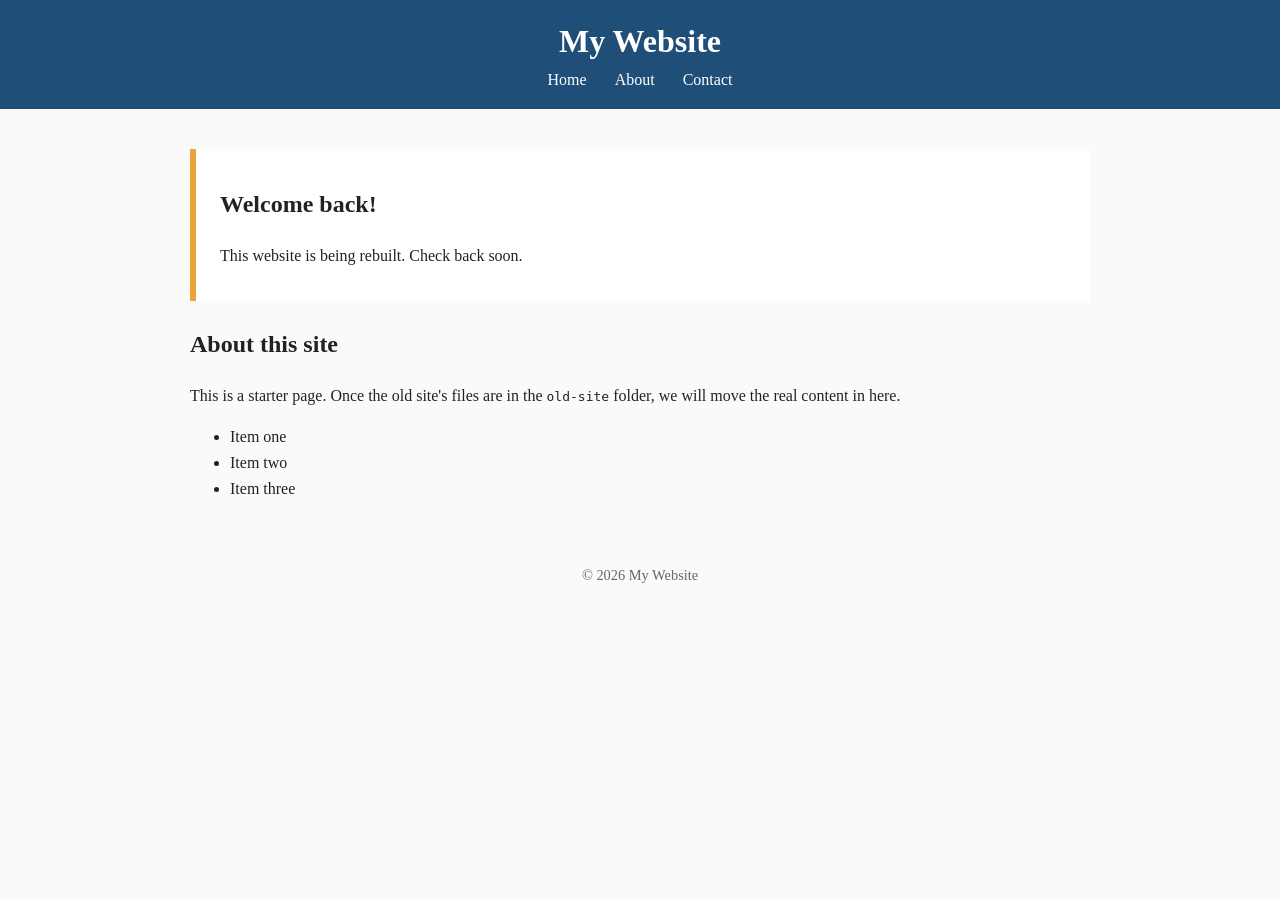
==== index.html @ 26eddcdd "Add starter website and beginner lessons Set up a plain HTML/CSS starter site (commented for learnin" ====
<!DOCTYPE html>
<!--
  Hi! This is an HTML COMMENT. The browser ignores everything between
  the opening and closing comment markers, so we use comments to leave
  notes for ourselves.

  This file is named "index.html". Web servers show "index.html"
  automatically when someone visits your domain, so this is your HOME PAGE.

  Read lessons/02-html-basics.md alongside this file.
-->
<html lang="en">
  <head>
    <!-- The <head> holds information ABOUT the page. Visitors don't see it. -->
    <meta charset="UTF-8">
    <!-- This line makes the page look right on phones: -->
    <meta name="viewport" content="width=device-width, initial-scale=1.0">
    <!-- The title shows in the browser tab and in Google results: -->
    <title>My Website</title>
    <meta name="description" content="A short sentence about this website for search engines.">
    <!-- This connects our CSS (style) file to this page: -->
    <link rel="stylesheet" href="css/style.css">
  </head>

  <body>
    <!-- The <body> holds everything visitors actually see. -->

    <header class="site-header">
      <h1 class="site-title">My Website</h1>
      <nav>
        <!-- Each <a> is a link. "href" is where the link goes. -->
        <a href="index.html">Home</a>
        <a href="about.html">About</a>
        <a href="contact.html">Contact</a>
      </nav>
    </header>

    <main>
      <section class="hero">
        <h2>Welcome back!</h2>
        <p>This website is being rebuilt. Check back soon.</p>
      </section>

      <section>
        <h2>About this site</h2>
        <!-- <p> means "paragraph". -->
        <p>
          This is a starter page. Once the old site's files are in the
          <code>old-site</code> folder, we will move the real content in here.
        </p>
        <!-- <ul> is a bulleted list; each <li> is one item in it. -->
        <ul>
          <li>Item one</li>
          <li>Item two</li>
          <li>Item three</li>
        </ul>
      </section>
    </main>

    <footer class="site-footer">
      <!-- &copy; is a code for the © symbol. -->
      <p>&copy; 2026 My Website</p>
    </footer>
  </body>
</html>
---- css/style.css ----
/*
  This is a CSS COMMENT. CSS controls how the page LOOKS:
  colors, fonts, spacing, and layout.

  Every CSS rule has this shape:

    selector {
      property: value;
    }

  The SELECTOR says which HTML elements the rule applies to.
  Read lessons/03-css-basics.md alongside this file.
*/

/* Variables: define a color once and reuse it everywhere.
   Change a value here and the whole site updates. */
:root {
  --main-color: #1f4e79;   /* dark blue */
  --accent-color: #e8a33d; /* gold */
  --text-color: #222222;
  --background: #fafafa;
  --max-width: 900px;
}

/* "body" selects the <body> element, so this styles the whole page. */
body {
  margin: 0;
  font-family: Georgia, "Times New Roman", serif;
  line-height: 1.6;
  color: var(--text-color);
  background: var(--background);
}

/* A selector starting with a dot (.) selects a CLASS.
   In the HTML, <header class="site-header"> is matched by this rule. */
.site-header {
  background: var(--main-color);
  color: white;
  padding: 1rem;
  text-align: center;
}

.site-title {
  margin: 0;
}

/* "nav a" means: any <a> link that is INSIDE a <nav>. */
nav a {
  color: white;
  margin: 0 0.75rem;
  text-decoration: none;
}

/* ":hover" applies only while the mouse is over the link. */
nav a:hover {
  color: var(--accent-color);
}

main {
  max-width: var(--max-width);
  margin: 0 auto; /* "auto" left and right margins center the content */
  padding: 1rem;
}

.hero {
  background: white;
  border-left: 6px solid var(--accent-color);
  padding: 1rem 1.5rem;
  margin: 1.5rem 0;
}

/* Images never get wider than their container (good for phones). */
img {
  max-width: 100%;
  height: auto;
}

.site-footer {
  text-align: center;
  padding: 1rem;
  color: #666666;
  font-size: 0.9rem;
}
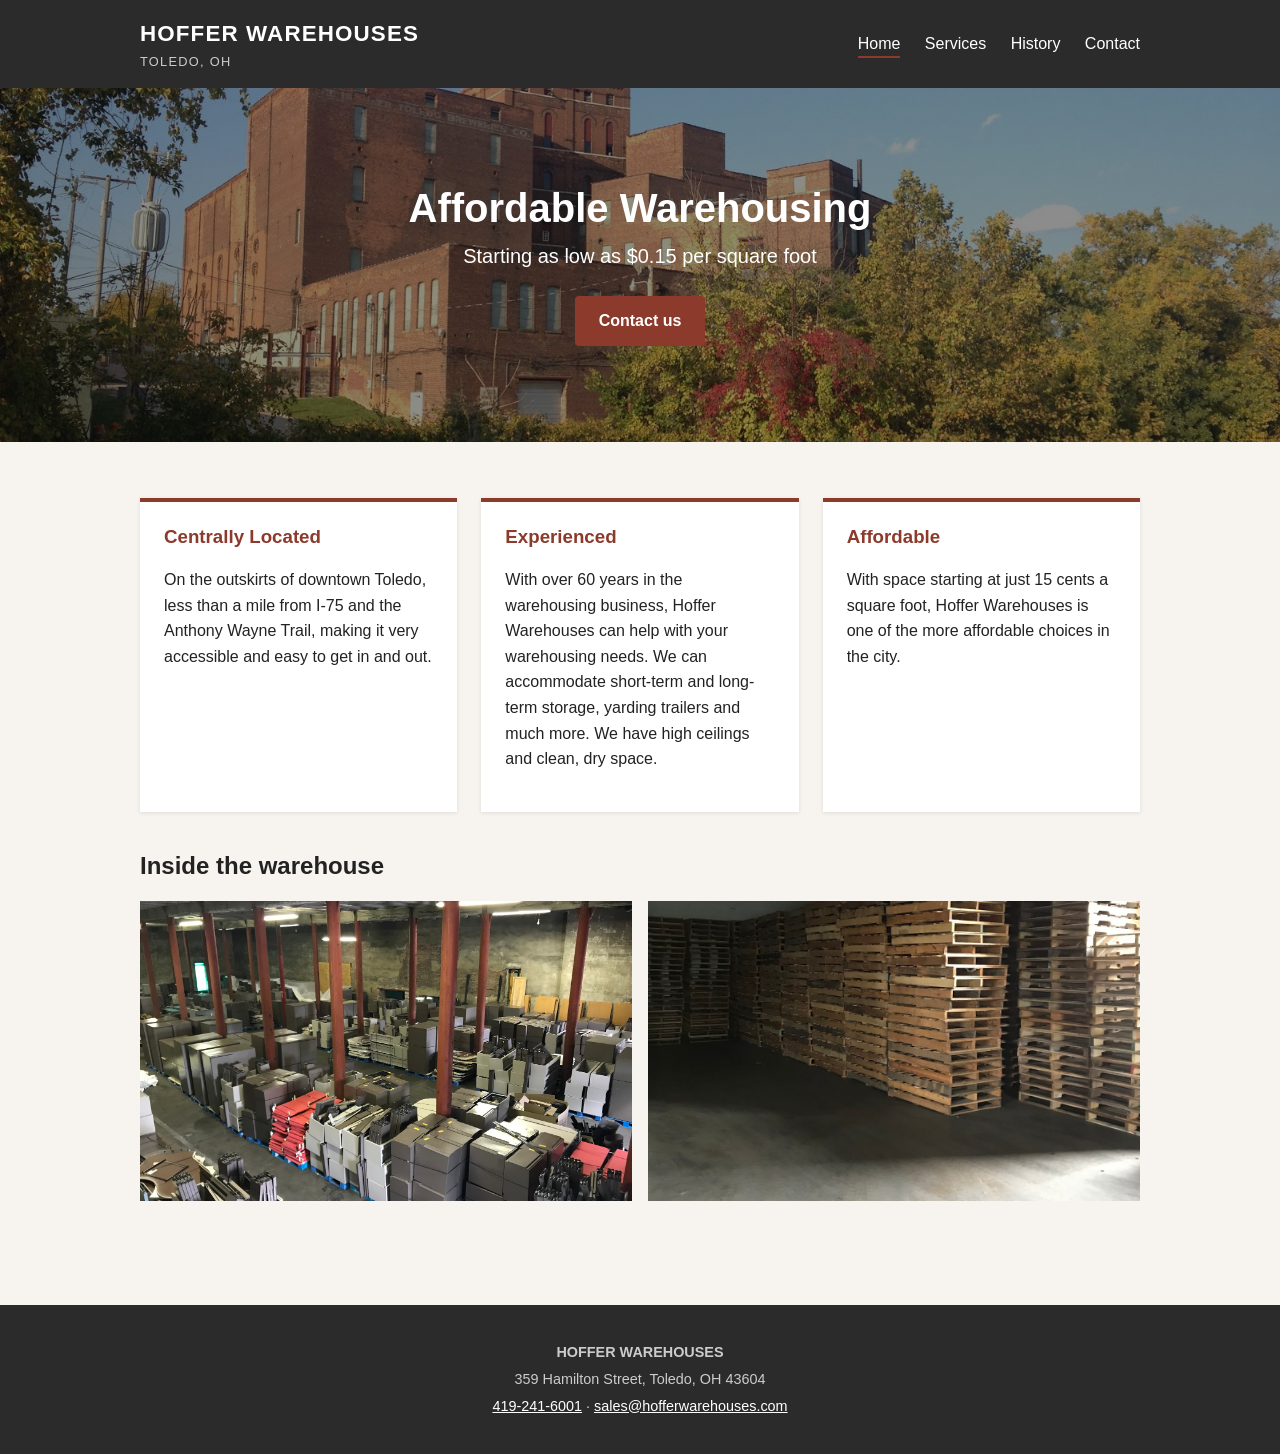
==== commit 605eea94: "Rebuild Hoffer Warehouses site from the Turbify export Recreate the four pages (home, services, hist" ====
--- a/index.html
+++ b/index.html
@@ -1,65 +1,93 @@
 <!DOCTYPE html>
 <!--
-  Hi! This is an HTML COMMENT. The browser ignores everything between
-  the opening and closing comment markers, so we use comments to leave
-  notes for ourselves.
+  index.html — the HOME PAGE. Web servers show index.html automatically
+  when someone visits www.hofferwarehouses.com.
 
-  This file is named "index.html". Web servers show "index.html"
-  automatically when someone visits your domain, so this is your HOME PAGE.
-
-  Read lessons/02-html-basics.md alongside this file.
+  The header (top) and footer (bottom) are copied onto every page.
+  If you change the menu or the address, change it on all four pages.
 -->
 <html lang="en">
   <head>
-    <!-- The <head> holds information ABOUT the page. Visitors don't see it. -->
     <meta charset="UTF-8">
-    <!-- This line makes the page look right on phones: -->
     <meta name="viewport" content="width=device-width, initial-scale=1.0">
-    <!-- The title shows in the browser tab and in Google results: -->
-    <title>My Website</title>
-    <meta name="description" content="A short sentence about this website for search engines.">
-    <!-- This connects our CSS (style) file to this page: -->
+    <title>Hoffer Warehouses | Affordable Warehousing in Toledo, OH</title>
+    <meta name="description" content="Clean, dry, secure warehouse space in downtown Toledo, Ohio, starting as low as $0.15 per square foot. Over 60 years in the warehousing business.">
     <link rel="stylesheet" href="css/style.css">
   </head>
 
   <body>
-    <!-- The <body> holds everything visitors actually see. -->
-
+    <!-- ===== HEADER (same on every page) ===== -->
     <header class="site-header">
-      <h1 class="site-title">My Website</h1>
-      <nav>
-        <!-- Each <a> is a link. "href" is where the link goes. -->
-        <a href="index.html">Home</a>
-        <a href="about.html">About</a>
-        <a href="contact.html">Contact</a>
-      </nav>
+      <div class="header-inner">
+        <a class="logo" href="index.html">HOFFER WAREHOUSES <span>TOLEDO, OH</span></a>
+        <nav>
+          <!-- class="current" underlines the page we're on -->
+          <a href="index.html" class="current">Home</a>
+          <a href="services.html">Services</a>
+          <a href="history.html">History</a>
+          <a href="contact.html">Contact</a>
+        </nav>
+      </div>
     </header>
 
+    <!-- ===== BIG PHOTO BANNER ===== -->
+    <!-- The photo itself is set in style.css, under .hero -->
+    <div class="hero">
+      <h1>Affordable Warehousing</h1>
+      <p>Starting as low as $0.15 per square foot</p>
+      <a class="button" href="contact.html">Contact us</a>
+    </div>
+
     <main>
-      <section class="hero">
-        <h2>Welcome back!</h2>
-        <p>This website is being rebuilt. Check back soon.</p>
+      <!-- ===== THREE REASONS ===== -->
+      <section>
+        <div class="cards">
+          <div class="card">
+            <h3>Centrally Located</h3>
+            <p>
+              On the outskirts of downtown Toledo, less than a mile from I-75
+              and the Anthony Wayne Trail, making it very accessible and easy
+              to get in and out.
+            </p>
+          </div>
+
+          <div class="card">
+            <h3>Experienced</h3>
+            <p>
+              With over 60 years in the warehousing business, Hoffer Warehouses
+              can help with your warehousing needs. We can accommodate
+              short-term and long-term storage, yarding trailers and much more.
+              We have high ceilings and clean, dry space.
+            </p>
+          </div>
+
+          <div class="card">
+            <h3>Affordable</h3>
+            <p>
+              With space starting at just 15 cents a square foot, Hoffer
+              Warehouses is one of the more affordable choices in the city.
+            </p>
+          </div>
+        </div>
       </section>
 
+      <!-- ===== PHOTOS ===== -->
       <section>
-        <h2>About this site</h2>
-        <!-- <p> means "paragraph". -->
-        <p>
-          This is a starter page. Once the old site's files are in the
-          <code>old-site</code> folder, we will move the real content in here.
-        </p>
-        <!-- <ul> is a bulleted list; each <li> is one item in it. -->
-        <ul>
-          <li>Item one</li>
-          <li>Item two</li>
-          <li>Item three</li>
-        </ul>
+        <h2>Inside the warehouse</h2>
+        <div class="gallery">
+          <img src="images/warehouse-interior.jpg"
+               alt="Large warehouse floor with red support columns and rows of stored goods on pallets">
+          <img src="images/pallet-storage.jpg"
+               alt="Tall stacks of wooden pallets on a clean concrete floor">
+        </div>
       </section>
     </main>
 
+    <!-- ===== FOOTER (same on every page) ===== -->
     <footer class="site-footer">
-      <!-- &copy; is a code for the © symbol. -->
-      <p>&copy; 2026 My Website</p>
+      <p><strong>HOFFER WAREHOUSES</strong></p>
+      <p>359 Hamilton Street, Toledo, OH 43604</p>
+      <p><a href="tel:+14192416001">419-241-6001</a> &middot; <a href="mailto:sales@hofferwarehouses.com">sales@hofferwarehouses.com</a></p>
     </footer>
   </body>
 </html>
--- a/css/style.css
+++ b/css/style.css
@@ -1,83 +1,271 @@
 /*
-  This is a CSS COMMENT. CSS controls how the page LOOKS:
-  colors, fonts, spacing, and layout.
-
+  style.css — the look of the whole Hoffer Warehouses site.
+
+  Every page links to this one file, so a change here changes every page.
   Every CSS rule has this shape:
 
     selector {
       property: value;
     }
 
-  The SELECTOR says which HTML elements the rule applies to.
   Read lessons/03-css-basics.md alongside this file.
 */
 
-/* Variables: define a color once and reuse it everywhere.
-   Change a value here and the whole site updates. */
+/* ---------- Variables ----------
+   Define each color once, reuse it everywhere with var(--name).
+   The colors are taken from the old brewery's brick. */
 :root {
-  --main-color: #1f4e79;   /* dark blue */
-  --accent-color: #e8a33d; /* gold */
-  --text-color: #222222;
-  --background: #fafafa;
-  --max-width: 900px;
-}
-
-/* "body" selects the <body> element, so this styles the whole page. */
+  --brick: #8b3a2b;        /* main brand color */
+  --brick-dark: #5e261c;   /* darker version, for hover effects */
+  --charcoal: #2b2b2b;     /* header and footer background */
+  --cream: #f7f3ee;        /* page background */
+  --text: #222222;
+  --muted: #666666;        /* softer grey text */
+  --max-width: 1000px;     /* the widest the content gets on big screens */
+}
+
+/* ---------- Whole page ---------- */
 body {
   margin: 0;
-  font-family: Georgia, "Times New Roman", serif;
+  font-family: Arial, Helvetica, sans-serif;
   line-height: 1.6;
-  color: var(--text-color);
-  background: var(--background);
-}
-
-/* A selector starting with a dot (.) selects a CLASS.
-   In the HTML, <header class="site-header"> is matched by this rule. */
-.site-header {
-  background: var(--main-color);
-  color: white;
-  padding: 1rem;
-  text-align: center;
-}
-
-.site-title {
-  margin: 0;
-}
-
-/* "nav a" means: any <a> link that is INSIDE a <nav>. */
-nav a {
-  color: white;
-  margin: 0 0.75rem;
-  text-decoration: none;
-}
-
-/* ":hover" applies only while the mouse is over the link. */
-nav a:hover {
-  color: var(--accent-color);
-}
-
-main {
-  max-width: var(--max-width);
-  margin: 0 auto; /* "auto" left and right margins center the content */
-  padding: 1rem;
-}
-
-.hero {
-  background: white;
-  border-left: 6px solid var(--accent-color);
-  padding: 1rem 1.5rem;
-  margin: 1.5rem 0;
-}
-
-/* Images never get wider than their container (good for phones). */
+  color: var(--text);
+  background: var(--cream);
+  /* These three lines keep the footer at the bottom of the screen,
+     even on a page with very little content. */
+  min-height: 100vh;      /* at least as tall as the screen */
+  display: flex;
+  flex-direction: column; /* stack header, main, footer top to bottom */
+}
+
+h1, h2, h3 {
+  line-height: 1.2;
+}
+
+/* Links that are inside normal text */
+a {
+  color: var(--brick);
+}
+
+/* Images never get wider than their container (important on phones). */
 img {
   max-width: 100%;
   height: auto;
-}
-
+  display: block;
+}
+
+/* ---------- Header and menu ---------- */
+.site-header {
+  background: var(--charcoal);
+  color: white;
+}
+
+/* .header-inner is a box that keeps the header content centered.
+   "display: flex" lines its children up side by side. */
+.header-inner {
+  max-width: var(--max-width);
+  margin: 0 auto;
+  padding: 1rem;
+  display: flex;
+  flex-wrap: wrap;               /* let items drop to a new line on small screens */
+  align-items: center;           /* line them up vertically in the middle */
+  justify-content: space-between;/* push the logo left and the menu right */
+  gap: 0.5rem 1.5rem;            /* space between items: rows, then columns */
+}
+
+.logo {
+  color: white;
+  text-decoration: none;
+  font-size: 1.4rem;
+  font-weight: bold;
+  letter-spacing: 0.05em;
+}
+
+/* The small "Toledo, OH" after the name */
+.logo span {
+  display: block;
+  font-size: 0.8rem;
+  font-weight: normal;
+  color: #cccccc;
+  letter-spacing: 0.1em;
+}
+
+nav a {
+  color: white;
+  text-decoration: none;
+  margin-right: 1.25rem;
+  padding-bottom: 0.2rem;
+}
+
+nav a:last-child {
+  margin-right: 0;
+}
+
+nav a:hover {
+  border-bottom: 2px solid white;
+}
+
+/* class="current" marks the menu link for the page you are on.
+   Each page puts it on a different link. */
+nav a.current {
+  border-bottom: 2px solid var(--brick);
+}
+
+/* ---------- Main content area ---------- */
+main {
+  flex: 1;          /* grow to fill spare space, pushing the footer down */
+  width: 100%;
+  box-sizing: border-box; /* count the padding inside the width */
+  max-width: calc(var(--max-width) + 2rem); /* + the padding, to line up with the header */
+  margin: 0 auto;   /* "auto" left and right margins center the box */
+  padding: 1rem;
+}
+
+section {
+  margin: 2.5rem 0;
+}
+
+/* ---------- Hero: the big photo banner at the top of a page ---------- */
+.hero {
+  /* Two backgrounds stacked: a dark see-through layer on top so the
+     white text is readable, and the photo underneath. */
+  background:
+    linear-gradient(rgba(0, 0, 0, 0.45), rgba(0, 0, 0, 0.45)),
+    url("../images/building-exterior.jpg") center / cover;
+  color: white;
+  text-align: center;
+  padding: 6rem 1rem;
+}
+
+.hero h1 {
+  font-size: 2.5rem;
+  margin: 0 0 0.5rem;
+}
+
+.hero p {
+  font-size: 1.25rem;
+  margin: 0 0 1.5rem;
+}
+
+/* A smaller hero for the inner pages */
+.hero.small {
+  padding: 3.5rem 1rem;
+}
+
+/* ---------- Buttons ---------- */
+.button {
+  display: inline-block;
+  background: var(--brick);
+  color: white;
+  text-decoration: none;
+  padding: 0.75rem 1.5rem;
+  border-radius: 4px;
+  font-weight: bold;
+}
+
+.button:hover {
+  background: var(--brick-dark);
+}
+
+/* ---------- Cards: boxes laid out in a grid ---------- */
+/* "display: grid" makes a grid. This line says: make as many columns as
+   fit, each at least 220px wide. On a phone you get 1 column, on a
+   computer 3 or 4, with no extra code. */
+.cards {
+  display: grid;
+  grid-template-columns: repeat(auto-fit, minmax(220px, 1fr));
+  gap: 1.5rem;
+}
+
+.card {
+  background: white;
+  padding: 1.5rem;
+  border-top: 4px solid var(--brick);
+  box-shadow: 0 1px 4px rgba(0, 0, 0, 0.1);
+}
+
+.card h3 {
+  margin-top: 0;
+  color: var(--brick);
+}
+
+/* ---------- Two columns: text beside a photo ---------- */
+.two-column {
+  display: grid;
+  grid-template-columns: repeat(auto-fit, minmax(280px, 1fr));
+  gap: 2rem;
+  align-items: center;
+}
+
+/* ---------- Photo gallery ---------- */
+.gallery {
+  display: grid;
+  grid-template-columns: repeat(auto-fit, minmax(280px, 1fr));
+  gap: 1rem;
+}
+
+.gallery img {
+  width: 100%;
+  height: 300px;
+  object-fit: cover;   /* fill the box and crop the edges, instead of squashing */
+}
+
+/* ---------- Contact details ---------- */
+.contact-list {
+  list-style: none;   /* remove the bullet points */
+  padding: 0;
+  font-size: 1.15rem;
+}
+
+.contact-list li {
+  margin-bottom: 1rem;
+}
+
+.contact-list strong {
+  display: block;
+  color: var(--muted);
+  font-size: 0.85rem;
+  text-transform: uppercase;
+  letter-spacing: 0.05em;
+}
+
+.map {
+  width: 100%;
+  height: 350px;
+  border: 0;
+}
+
+/* ---------- Footer ---------- */
 .site-footer {
+  background: var(--charcoal);
+  color: #cccccc;
   text-align: center;
-  padding: 1rem;
-  color: #666666;
+  padding: 2rem 1rem;
+  margin-top: 3rem;
   font-size: 0.9rem;
 }
+
+.site-footer a {
+  color: white;
+}
+
+.site-footer p {
+  margin: 0.25rem 0;
+}
+
+/* ---------- Small screens ----------
+   A "media query": these rules only apply when the screen is
+   600px wide or less (most phones). */
+@media (max-width: 600px) {
+  .hero {
+    padding: 4rem 1rem;
+  }
+
+  .hero h1 {
+    font-size: 1.8rem;
+  }
+
+  nav a {
+    margin-right: 0.9rem;
+  }
+}
